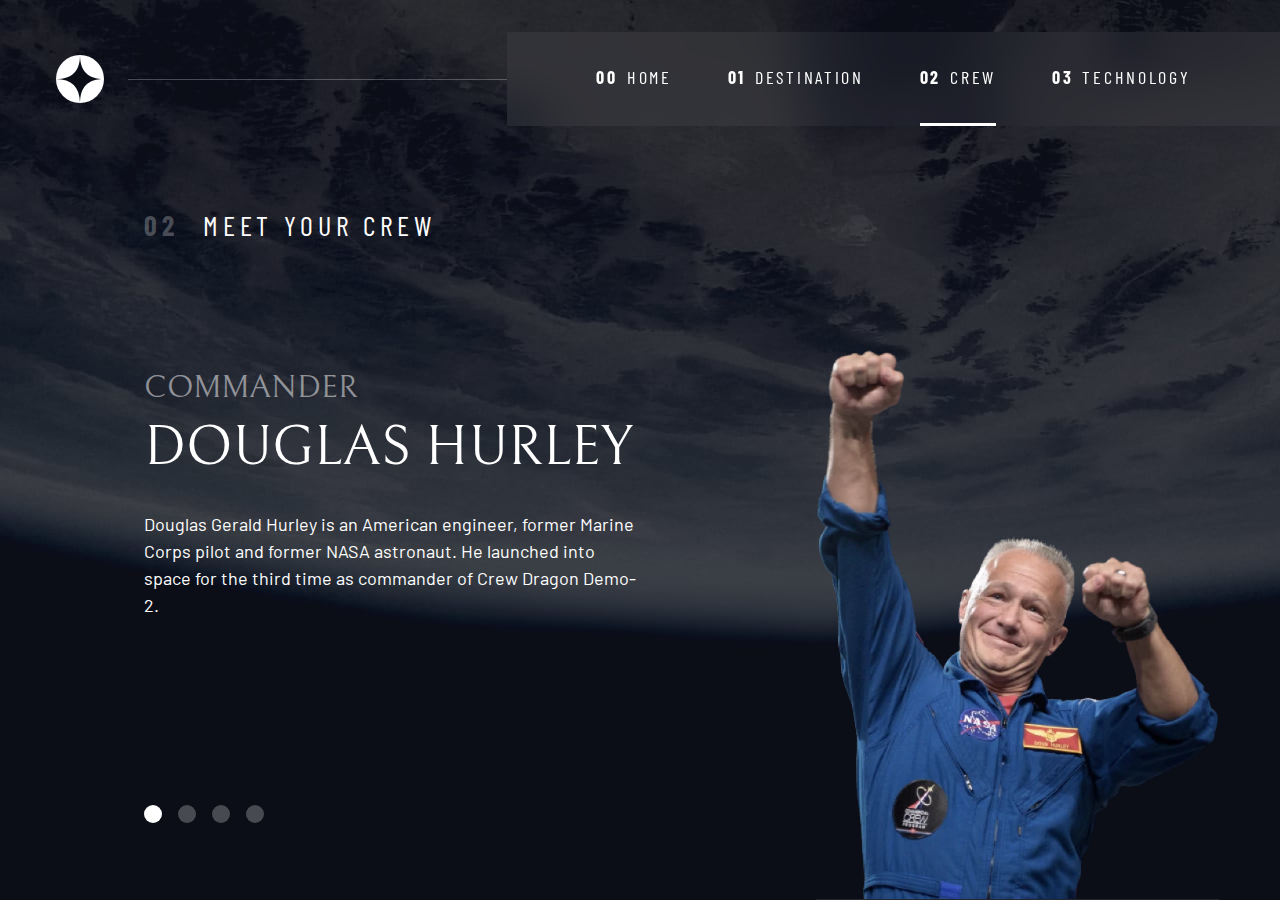
==== docs/crew.html @ 2d266252 "first commit" ====
<!DOCTYPE html>
<html lang="en">
<head>
  <meta charset="UTF-8">
  <meta name="viewport" content="width=device-width, initial-scale=1.0">

  <link rel="icon" type="image/png" sizes="32x32" href="./assets/favicon-32x32.png">
  <!-- Google fonts -->
  <link rel="preconnect" href="https://fonts.googleapis.com">
  <link rel="preconnect" href="https://fonts.gstatic.com" crossorigin>
  <link href="https://fonts.googleapis.com/css2?family=Barlow+Condensed:wght@400;700&family=Bellefair&family=Barlow:wght@400;700&display=swap"
      rel="stylesheet">
      
  <!-- Our custom CSS -->
  <link rel="stylesheet" href="index.css">
  <title>Frontend Mentor | Space tourism website</title>
  <script src="navigation.js" defer></script>
  <script src="tabs.js" defer></script>

</head>

<body class="crew">
  <a class="skip-to-content" href="#main">Skip to content</a>
  <header class="primary-header flex">
    <div>
      <img src="./assets/shared/logo.svg" alt="space tourism logo" class="logo">
    </div>
    <button class="mobile-nav-toggle" aria-controls="primary-navigation"><span class="sr-only" aria-expanded="false">Menu</span></button>
    <nav> 
        <ul id="primary-navigation" data-visible="false" class="primary-navigation underline-indicators flex">
            <li><a class="ff-sans-cond uppercase text-white letter-spacing-2" href="index.html"><span aria-hidden="true">00</span>Home</a>
            <li><a class="ff-sans-cond uppercase text-white letter-spacing-2" href="destination.html"><span aria-hidden="true">01</span>Destination</a>
            <li class="active"><a class="ff-sans-cond uppercase text-white letter-spacing-2" href="crew.html"><span aria-hidden="true">02</span>Crew</a>
            <li><a class="ff-sans-cond uppercase text-white letter-spacing-2" href="technology.html"><span aria-hidden="true">03</span>Technology</a>
        </ul>
    </nav>
  </header>
  
  <main id="main" class="grid-container grid-container--crew flow">
    <h1 class="numbered-title"><span aria-hidden="true">02</span> Meet your crew</h1>
    
    <div class="dot-indicators flex" role="tablist" aria-label="crew member list">
      <button aria-selected="true" aria-controls="commander-tab" role="tab" data-image="commander-image" tabindex="0"><span class="sr-only">The commander</span></button>
      <button aria-selected="false" aria-controls="mission-tab" role="tab" data-image="mission-image" tabindex="-1"><span class="sr-only">The mission specialist</span></button>
      <button aria-selected="false" aria-controls="pilot-tab" role="tab" data-image="pilot-image" tabindex="-1"><span class="sr-only">The pilot</span></button>
      <button aria-selected="false" aria-controls="crew-tab" role="tab" data-image="crew-image" tabindex="-1"><span class="sr-only">The crew engineer</span></button>
    </div>
    
    <!-- commander -->
    <article class="crew-details flow" id="commander-tab" role="tabpanel" tabindex="0">
      <header class="flow flow--space-small">
        <h2 class="fs-600 ff-serif uppercase">Commander</h2>
        <p class="fs-700 uppercase ff-serif">Douglas Hurley</p>
      </header>
      <p>Douglas Gerald Hurley is an American engineer, former Marine Corps pilot 
      and former NASA astronaut. He launched into space for the third time as 
      commander of Crew Dragon Demo-2.</p>
    </article> 
    
    <!-- mission specialist -->
    <article hidden class="crew-details flow" id="mission-tab" role="tabpanel" tabindex="0">
      <header class="flow flow--space-small">
        <h2 class="fs-600 ff-serif uppercase">Mission Specialist</h2>
        <p class="fs-700 uppercase ff-serif">Mark SHuttleworth</p>
      </header>
      <p>Mark Richard Shuttleworth is the founder and CEO of Canonical, the company behind
        the Linux-based Ubuntu operating system. Shuttleworth became the first South
        African to travel to space as a space tourist.</p>
    </article> 
    
    <!-- pilot -->
    <article hidden class="crew-details flow" id="pilot-tab" role="tabpanel" tabindex="0">
      <header class="flow flow--space-small">
        <h2 class="fs-600 ff-serif uppercase">Pilot</h2>
        <p class="fs-700 uppercase ff-serif">Victor Glover</p>
      </header>
      <p>Pilot on the first operational flight of the SpaceX Crew Dragon to the
        International Space Station. Glover is a commander in the U.S. Navy where
        he pilots an F/A-18.He was a crew member of Expedition 64, and served as a
        station systems flight engineer.</p>
    </article> 
    
    <!-- engineer -->
    <article hidden class="crew-details flow" id="crew-tab" role="tabpanel" tabindex="0">
      <header class="flow flow--space-small">
        <h2 class="fs-600 ff-serif uppercase">Flight Engineer</h2>
        <p class="fs-700 uppercase ff-serif">Anousheh Ansari</p>
      </header>
      <p>Anousheh Ansari is an Iranian American engineer and co-founder of Prodea Systems.
        Ansari was the fourth self-funded space tourist, the first self-funded woman to
        fly to the ISS, and the first Iranian in space.</p>
    </article> 
    
    
    <picture id="commander-image">
      <source srcset="assets/crew/image-douglas-hurley.webp" type="image/webp">
      <img src="assets/crew/image-douglas-hurley.png" alt="Douglas Hurley">
    </picture>
    <picture hidden id="mission-image">
      <source srcset="assets/crew/image-mark-shuttleworth.webp" type="image/webp">
      <img src="assets/crew/image-mark-shuttleworth.png" alt="Douglas Hurley">
    </picture>
    <picture hidden id="pilot-image">
      <source srcset="assets/crew/image-victor-glover.webp" type="image/webp">
      <img src="assets/crew/image-victor-glover.png" alt="Douglas Hurley">
    </picture>
    <picture hidden id="crew-image">
      <source srcset="assets/crew/image-anousheh-ansari.webp" type="image/webp">
      <img src="assets/crew/image-anousheh-ansari.png" alt="Douglas Hurley">
    </picture>
  </main>
</body>
</html>
---- docs/index.css ----
/* ------------------- */
/* Custom properties   */
/* ------------------- */

:root {
    /* colors */
    --clr-dark: 230 35% 7%;
    --clr-light: 231 77% 90%;
    --clr-white: 0 0% 100%;
    
    /* font-sizes */
    --fs-900: clamp(5rem, 8vw + 1rem, 9.375rem);
    --fs-800: 3.5rem;
    --fs-700: 1.5rem;
    --fs-600: 1rem;
    --fs-500: 1rem;
    --fs-400: 0.9375rem;
    --fs-300: 1rem;
    --fs-200: 0.875rem;
    
    /* font-families */
    --ff-serif: "Bellefair", serif;
    --ff-sans-cond: "Barlow Condensed", sans-serif;
    --ff-sans-normal: "Barlow", sans-serif;
}

@media (min-width: 35em) {
    :root {
        --fs-800: 5rem;
        --fs-700: 2.5rem;
        --fs-600: 1.5rem;
        --fs-500: 1.25rem;
        --fs-400: 1rem;
    }
}

@media (min-width: 45em) {
    :root {
        /* font-sizes */
        --fs-800: 6.25rem;
        --fs-700: 3.5rem;
        --fs-600: 2rem;
        --fs-500: 1.75rem;
        --fs-400: 1.125rem;
    }
}


/* ------------------- */
/* Reset               */
/* ------------------- */

/* https://piccalil.li/blog/a-modern-css-reset/ */

/* Box sizing */
*,
*::before,
*::after {
    box-sizing: border-box;
}

/* Reset margins */
body,
h1,
h2,
h3,
h4,
h5,
p,
figure,
picture {
    margin: 0; 
}

h1,
h2,
h3,
h4,
h5,
h6,
p {
    font-weight: 400;
}

/* set up the body */
body {
    font-family: var(--ff-sans-normal);
    font-size: var(--fs-400);
    color: hsl( var(--clr-white) );
    background-color: hsl( var(--clr-dark) );
    line-height: 1.5;
    min-height: 100vh;
    
    display: grid;
    grid-template-rows: min-content 1fr;
    
    overflow-x: hidden;
}

/* make images easier to work with */
img,
picutre {
    max-width: 100%;
    display: block;
}

/* make form elements easier to work with */
input,
button,
textarea,
select {
    font: inherit;
}

/* remove animations for people who've turned them off */
@media (prefers-reduced-motion: reduce) {  
  *,
  *::before,
  *::after {
    animation-duration: 0.01ms !important;
    animation-iteration-count: 1 !important;
    transition-duration: 0.01ms !important;
    scroll-behavior: auto !important;
  }
}


/* ------------------- */
/* Utility classes     */
/* ------------------- */

/* general */

.flex {
    display: flex;
    gap: var(--gap, 1rem);
}

.grid {
    display: grid;
    gap: var(--gap, 1rem);
}

.d-block {
    display: block;
}

.flow > *:where(:not(:first-child)) {
    margin-top: var(--flow-space, 1rem);
}

.flow--space-small {
    --flow-space: .75rem;
}

.container {
    padding-inline: 2em;
    margin-inline: auto;
    max-width: 80rem;
}

.sr-only {
  position: absolute; 
  width: 1px;
  height: 1px;
  padding: 0;
  margin: -1px; 
  overflow: hidden;
  clip: rect(0, 0, 0, 0);
  white-space: nowrap; /* added line */
  border: 0;
}

.skip-to-content {
    position: absolute;
    z-index: 9999;
    background: hsl( var(--clr-white) );
    color: hsl( var(--clr-dark) ); 
    padding: .5em 1em;
    margin-inline: auto;
    transform: translateY(-100%);
    transition: transform 250ms ease-in;
}

.skip-to-content:focus {
    transform: translateY(0);
}

/* colors */

.bg-dark { background-color: hsl( var(--clr-dark) );}
.bg-accent { background-color: hsl( var(--clr-light) );}
.bg-white { background-color: hsl( var(--clr-white) );}

.text-dark { color: hsl( var(--clr-dark) );}
.text-accent { color: hsl( var(--clr-light) );}
.text-white { color: hsl( var(--clr-white) );}

/* typography */

.ff-serif { font-family: var(--ff-serif); } 
.ff-sans-cond { font-family: var(--ff-sans-cond); } 
.ff-sans-normal { font-family: var(--ff-sans-normal); } 

.letter-spacing-1 { letter-spacing: 4.75px; } 
.letter-spacing-2 { letter-spacing: 2.7px; } 
.letter-spacing-3 { letter-spacing: 2.35px; } 

.uppercase { text-transform: uppercase; }

.fs-900 { font-size: var(--fs-900); }
.fs-800 { font-size: var(--fs-800); }
.fs-700 { font-size: var(--fs-700); }
.fs-600 { font-size: var(--fs-600); }
.fs-500 { font-size: var(--fs-500); }
.fs-400 { font-size: var(--fs-400); }
.fs-300 { font-size: var(--fs-300); }
.fs-200 { font-size: var(--fs-200); }

.fs-900,
.fs-800,
.fs-700,
.fs-600 {
    line-height: 1.1;
}

.numbered-title {
    font-family: var(--ff-sans-cond);
    font-size: var(--fs-500);
    text-transform: uppercase;
    letter-spacing: 4.72px; 
}

.numbered-title span {
    margin-right: .5em;
    font-weight: 700;
    color: hsl( var(--clr-white) / .25);
}


/* ------------------- */
/* Compontents         */
/* ------------------- */

.large-button {
    font-size: 2rem;
    position: relative;
    z-index: 1;
    display: inline-grid;
    place-items: center;
    padding: 0 2em;
    border-radius: 50%;
    aspect-ratio: 1;
    text-decoration: none;
}

.large-button::after {
    content: '';
    position: absolute;
    z-index: -1;
    width: 100%;
    height: 100%;
    background: hsl( var(--clr-white) / .1);
    border-radius: 50%;
    opacity: 0;
    transition: opacity 500ms linear, transform 750ms ease-in-out;
}
 
.large-button:hover::after,
.large-button:focus::after {
    opacity: 1;
    transform: scale(1.5);
}

/* primary-header */

.logo {
    margin: 1.5rem clamp(1.5rem, 5vw, 3.5rem);
}

.primary-header {
    justify-content: space-between;
    align-items: center;
}

.primary-navigation {
    --gap: clamp(1.5rem, 5vw, 3.5rem);
    --underline-gap: 2rem;
    list-style: none;
    padding: 0;
    margin: 0;
    background: hsl( var(--clr-white) / 0.05);
    backdrop-filter: blur(1.5rem);
}

.primary-navigation a {
    text-decoration: none;
}

.primary-navigation a > span {
    font-weight: 700;
    margin-right: .5em;
}

.mobile-nav-toggle {
    display: none;
}

@media (max-width: 35rem) {
    .primary-navigation {
        --underline-gap: .5rem;
        position: fixed;
        z-index: 1000;
        inset: 0 0 0 30%;
        list-style: none;
        padding: min(20rem, 15vh) 2rem;
        margin: 0;
        flex-direction: column;
        transform: translateX(100%);
        transition: transform 500ms ease-in-out;
    }
    
    .primary-navigation[data-visible="true"] {
        transform: translateX(0);
    }
    
    .primary-navigation.underline-indicators > .active {
       border: 0;
    }
    
    .mobile-nav-toggle {
        display: block;
        position: absolute;
        z-index: 2000;
        right: 1rem;
        top: 2rem;
        background: transparent;
        background-image: url(./assets/shared/icon-hamburger.svg);
        background-repeat: no-repeat;
        background-position: center;
        width: 1.5rem;
        aspect-ratio: 1;
        border: 0;
    }
    
    .mobile-nav-toggle[aria-expanded="true"] {
        background-image: url(./assets/shared/icon-close.svg);
    }
    
    .mobile-nav-toggle:focus-visible {
        outline: 5px solid white;
        outline-offset: 5px;
    }
    
}

@media (min-width: 35em) {
    .primary-navigation {
        padding-inline: clamp(3rem, 7vw, 7rem);
    }
}

@media (min-width: 35em) and (max-width: 44.999em) {
    .primary-navigation a > span {
        display: none;
    }
}

@media (min-width: 45em) {
    
     .primary-header::after {
         content: '';
         display: block;
         position: relative;
         height: 1px;
         width: 100%;
         margin-right: -2.5rem;
         background: hsl( var(--clr-white) / .25);
         order: 1;
     }
     
    nav {
        order: 2;
    }
    
    .primary-navigation {
        margin-block: 2rem;
    }
    
   
}


.underline-indicators > * {
    cursor: pointer;
    padding: var(--underline-gap, .5rem) 0;
    border: 0;
    border-bottom: .2rem solid hsl( var(--clr-white) / 0 );
    background-color: transparent;
}

.underline-indicators > *:hover,
.underline-indicators > *:focus {
    border-color: hsl( var(--clr-white) / .5);
}

.underline-indicators > .active,
.underline-indicators > [aria-selected="true"] {
    color: hsl( var(--clr-white) / 1);
    border-color: hsl( var(--clr-white) / 1); 
}

.tab-list {
    --gap: 2rem;
}

.dot-indicators > * {
    cursor: pointer;
    border: 0;
    border-radius: 50%;
    padding: .5em;
    background-color: hsl( var(--clr-white) / .25);
}
 
.dot-indicators > *:hover,
.dot-indicators > *:focus { 
    background-color: hsl( var(--clr-white) / .5);
}

.dot-indicators > [aria-selected="true"] {
    background-color: hsl( var(--clr-white) / 1); 
}

.number-indicators > * {
    cursor: pointer;
    border: 0;
    width:70px;
    height:70px;
    margin: 0.5rem;
    background-color: transparent;
    border: 1px solid hsl( var(--clr-white) / .5);
    border-radius: 50%;
}

.number-indicators > *:hover,
.number-indicators > *:focus { 
    background-color: hsl( var(--clr-white) / .5);
}

.number-indicators > [aria-selected="true"] {
    background-color: hsl( var(--clr-white) / 1); 
    color: hsl( var(--clr-dark) );
}



/* ----------------------------- */
/* Page specific background      */
/* ----------------------------- */
body {
    background-size: cover;
    background-position: bottom center;
}
/* home */
.home {
    background-image: url(./assets/home/background-home-mobile.jpg);
}

@media (min-width: 35rem) {
    .home {
        background-position: center center;
        background-image: url(./assets/home/background-home-tablet.jpg);
    }
}

@media (min-width: 45rem) {
    .home {
        background-image: url(./assets/home/background-home-desktop.jpg);
    }
} 

/* destination */
.destination {
    background-image: url(./assets/destination/background-destination-mobile.jpg);
}

@media (min-width: 35rem) {
    .destination {
        background-position: center center;
        background-image: url(./assets/destination/background-destination-tablet.jpg);
    }
}

@media (min-width: 45rem) {
    .destination {
        background-image: url(./assets/destination/background-destination-desktop.jpg);
    }
} 

/* crew */
.crew {
    background-image: url(./assets/home/background-crew-mobile.jpg);
}

.technology{
    background-image: url(./assets/technology/background-technology-mobile.jpg);
}

@media (min-width: 35rem) {
    .crew {
        background-position: center center;
        background-image: url(./assets/crew/background-crew-tablet.jpg);
    }

    .technology{
        background-image: url(./assets/technology/background-technology-tablet.jpg);
    }
}

@media (min-width: 45rem) {
    .crew {
        background-image: url(./assets/crew/background-crew-desktop.jpg);
    }

    .technology{
        background-image: url(./assets/technology/background-technology-desktop.jpg);
    }
} 

/* ----------------------------- */
/* Layout                        */
/* ----------------------------- */


.grid-container {
    text-align: center;
    display: grid;
    place-items: center;
    padding-inline: 1rem;
    padding-bottom: 4rem;
}

.grid-container p:not([class]) {
    max-width: 50ch;
}

.numbered-title {
    grid-area: title;
}

/* destination layout */

.grid-container--destination {
    --flow-space: 2rem;
    grid-template-areas: 
        'title'
        'image'
        'tabs'
        'content';
}

.grid-container--destination > picture {
    grid-area: image;
    max-width: 60%;
    align-self: start;
}

.grid-container--destination > .tab-list {
    grid-area: tabs;
}

.grid-container--destination > .destination-info {
    grid-area: content;
}

.destination-meta {
    flex-direction: column;
    border-top: 1px solid hsl( var(--clr-white) / .1);
    padding-top: 2.5rem;
    margin-top: 2.5rem;
}

.destination-meta p {
    font-size: 1.75rem;
}

/* crew layout */

.grid-container--crew {
    --flow-space: 2rem;
    grid-template-areas: 
        'title'
        'image'
        'tabs'
        'content';
}

.grid-container--crew > picture {
    grid-area: image;
    max-width: 60%;
    border-bottom: 1px solid hsl( var(--clr-white) / .1);
}

.grid-container--crew > .dot-indicators {
    grid-area: tabs;
}

.grid-container--crew > .crew-details {
    grid-area: content;
}

.crew-details h2 {
    color: hsl( var(--clr-white) / .5);
}

/* technology layout */

.grid-container--technology{
    --flow-space: 2rem;
    grid-template-areas:
        'title'
        'image'
        'tabs'
        'content';
}

.grid-container--technology > picture {
    margin: 0;
    grid-area: image;
}

.grid-container--technology > .number-indicators {
    margin: 0;
    grid-area: tabs;
}

.grid-container--technology > .technology-details {
    grid-area: content;
}

@media (min-width: 35em) {
    .numbered-title {
        justify-self: start;
        margin-top: 2rem;
    }
    
    .destination-meta {
        flex-direction: row;
        justify-content: space-evenly;
    }
    
    .grid-container--crew {
        padding-bottom: 0;
        grid-template-areas: 
            'title'
            'content'
            'tabs'
            'image';
    } 
}

@media (min-width: 45em) {
    
    .grid-container {
        text-align: left;
        column-gap: var(--container-gap, 2rem);
        grid-template-columns: minmax(1rem, 1fr) repeat(2, minmax(0, 30rem)) minmax(1rem, 1fr);
    }
    
    .grid-container--home {
        padding-bottom: max(6rem, 20vh);
        align-items: end;
    }
    
    .grid-container--home > *:first-child {
        grid-column: 2;
    }

    .grid-container--home > *:last-child {
        grid-column: 3;
    }
    
    .grid-container--destination {
        justify-items: start;
        align-content: start;
        grid-template-areas: 
            '. title title .'
            '. image tabs .'
            '. image content .';
    }
    
    .grid-container--destination > picture {
        max-width: 90%;
    }
     
    .destination-meta {
        --gap: min(6vw, 6rem);
        justify-content: start;
    }
    
    .grid-container--crew {
        grid-template-columns: minmax(1rem, 1fr) minmax(0, 40rem) minmax(0, 20rem) minmax(1rem, 1fr);
        justify-items: start;
        grid-template-areas: 
        '. title title .'
        '. content image .'
        '. tabs image .';
    }
    
    .grid-container--crew > picture {
        grid-column: span 2;
        align-self: end;
        max-width: 90%;
    }

    .grid-container--technology {
        grid-template-columns: minmax(0, 10rem) minmax(0, 8rem) minmax(0, 40rem)  minmax(0, 20rem) ;
        grid-template-rows: repeat(5,1fr);
        justify-items: start;
        grid-template-areas: 
            '. title title . .'
            '. tabs content content image'
            '. tabs content content image'
            '. tabs content content image';
    }

    .number-indicators {
        flex-direction: column;
    }

    .technology-details-h2 {
        font-size:var(--fs-400);
    }

    .technology-details-p2 { 
        padding-inline: 1.5rem;
        max-width: 80%;
    }

    #vehicle-image{
        content: url(./assets/technology/image-launch-vehicle-portrait.jpg);
    }

    #spaceport-image{
        content: url(./assets/technology/image-space-capsule-portrait.jpg);
    }

    #capsule-image{
        content: url(./assets/technology/image-spaceport-portrait.jpg);
    }

}


.technology-details h2 {
    color: hsl( var(--clr-white) / .5);
}


@media (max-width: 35em) {
    .technology-details-h2{
        font-size:var(--fs-700);
    }

    .technology-details-p1{
        font-size:2.5rem;
    }

    .technology-details-p2{
        font-size:1.25rem;
    }

    .number-bar{
        flex-direction: row;
    }
}
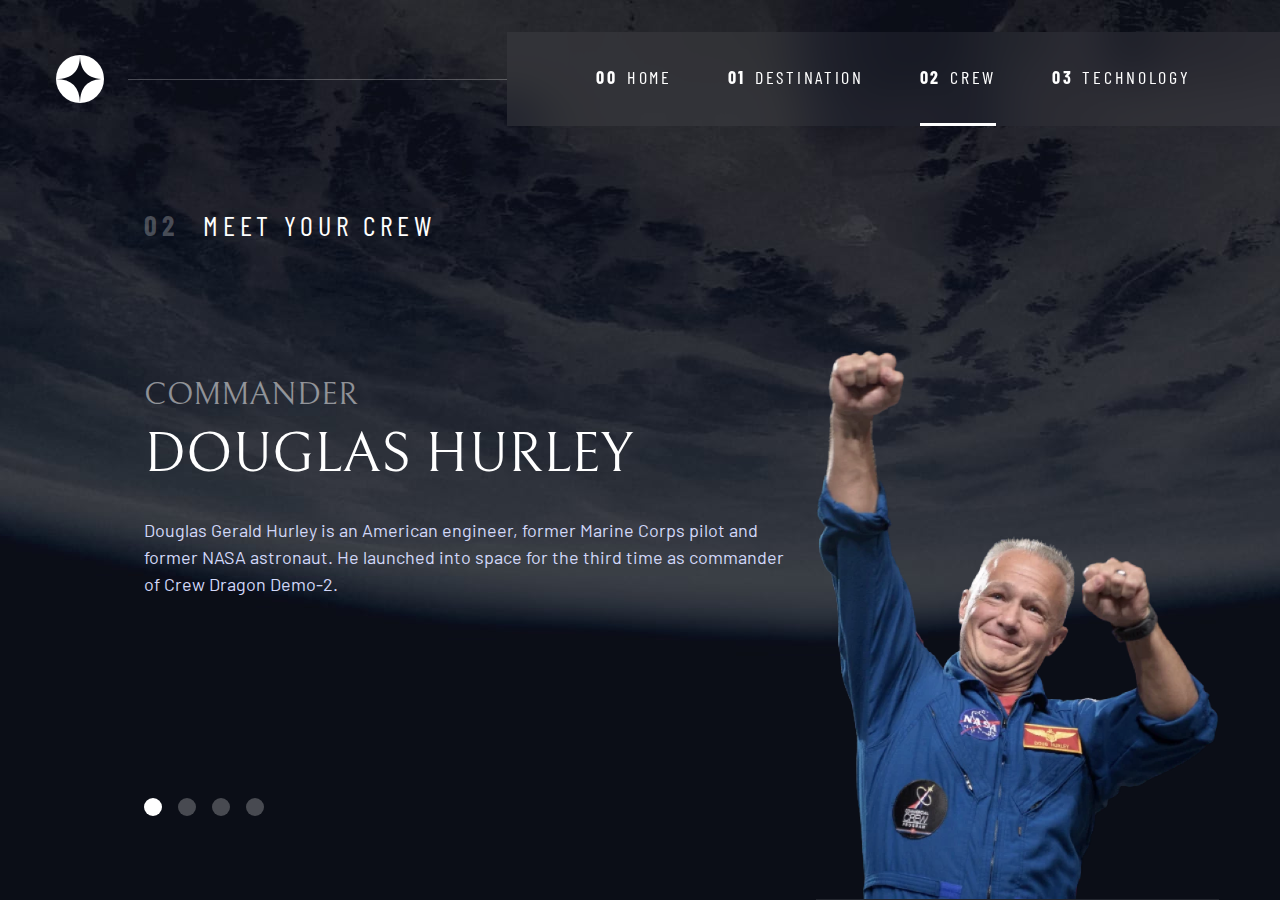
==== commit ab2166d2: "first commit" ====
--- a/docs/crew.html
+++ b/docs/crew.html
@@ -52,7 +52,7 @@
         <h2 class="fs-600 ff-serif uppercase">Commander</h2>
         <p class="fs-700 uppercase ff-serif">Douglas Hurley</p>
       </header>
-      <p>Douglas Gerald Hurley is an American engineer, former Marine Corps pilot 
+      <p class="text-accent">Douglas Gerald Hurley is an American engineer, former Marine Corps pilot 
       and former NASA astronaut. He launched into space for the third time as 
       commander of Crew Dragon Demo-2.</p>
     </article> 
@@ -63,7 +63,7 @@
         <h2 class="fs-600 ff-serif uppercase">Mission Specialist</h2>
         <p class="fs-700 uppercase ff-serif">Mark SHuttleworth</p>
       </header>
-      <p>Mark Richard Shuttleworth is the founder and CEO of Canonical, the company behind
+      <p class="text-accent">Mark Richard Shuttleworth is the founder and CEO of Canonical, the company behind
         the Linux-based Ubuntu operating system. Shuttleworth became the first South
         African to travel to space as a space tourist.</p>
     </article> 
@@ -74,7 +74,7 @@
         <h2 class="fs-600 ff-serif uppercase">Pilot</h2>
         <p class="fs-700 uppercase ff-serif">Victor Glover</p>
       </header>
-      <p>Pilot on the first operational flight of the SpaceX Crew Dragon to the
+      <p class="text-accent">Pilot on the first operational flight of the SpaceX Crew Dragon to the
         International Space Station. Glover is a commander in the U.S. Navy where
         he pilots an F/A-18.He was a crew member of Expedition 64, and served as a
         station systems flight engineer.</p>
@@ -86,7 +86,7 @@
         <h2 class="fs-600 ff-serif uppercase">Flight Engineer</h2>
         <p class="fs-700 uppercase ff-serif">Anousheh Ansari</p>
       </header>
-      <p>Anousheh Ansari is an Iranian American engineer and co-founder of Prodea Systems.
+      <p class="text-accent">Anousheh Ansari is an Iranian American engineer and co-founder of Prodea Systems.
         Ansari was the fourth self-funded space tourist, the first self-funded woman to
         fly to the ISS, and the first Iranian in space.</p>
     </article> 
--- a/docs/index.css
+++ b/docs/index.css
@@ -229,6 +229,10 @@
     font-size: var(--fs-500);
     text-transform: uppercase;
     letter-spacing: 4.72px; 
+    align-self: center;
+    white-space: nowrap;
+    overflow: hidden;
+    text-overflow: ellipsis;
 }
 
 .numbered-title span {
@@ -513,6 +517,7 @@
     }
 
     .technology{
+        background-position: center center;
         background-image: url(./assets/technology/background-technology-tablet.jpg);
     }
 }
@@ -728,15 +733,6 @@
         flex-direction: column;
     }
 
-    .technology-details-h2 {
-        font-size:var(--fs-400);
-    }
-
-    .technology-details-p2 { 
-        padding-inline: 1.5rem;
-        max-width: 80%;
-    }
-
     #vehicle-image{
         content: url(./assets/technology/image-launch-vehicle-portrait.jpg);
     }
@@ -752,23 +748,7 @@
 }
 
 
-.technology-details h2 {
-    color: hsl( var(--clr-white) / .5);
-}
-
-
 @media (max-width: 35em) {
-    .technology-details-h2{
-        font-size:var(--fs-700);
-    }
-
-    .technology-details-p1{
-        font-size:2.5rem;
-    }
-
-    .technology-details-p2{
-        font-size:1.25rem;
-    }
 
     .number-bar{
         flex-direction: row;
